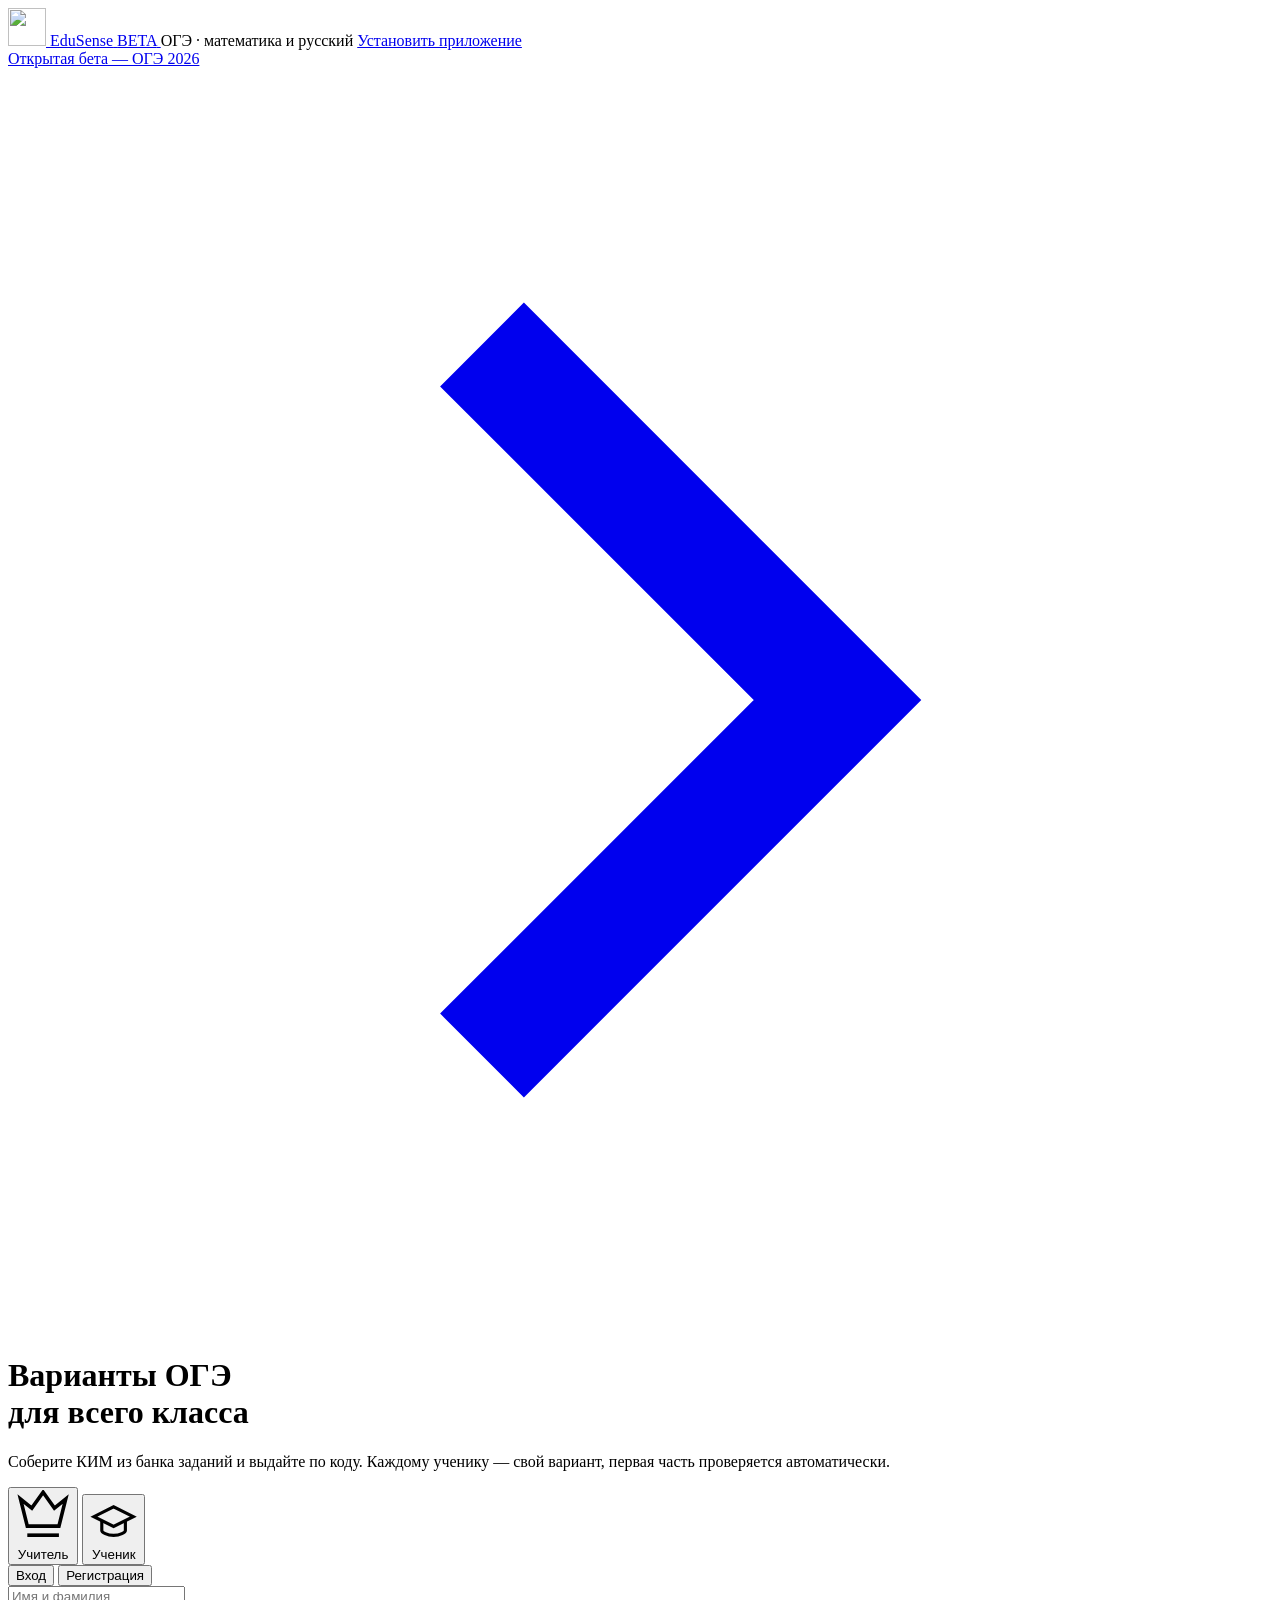
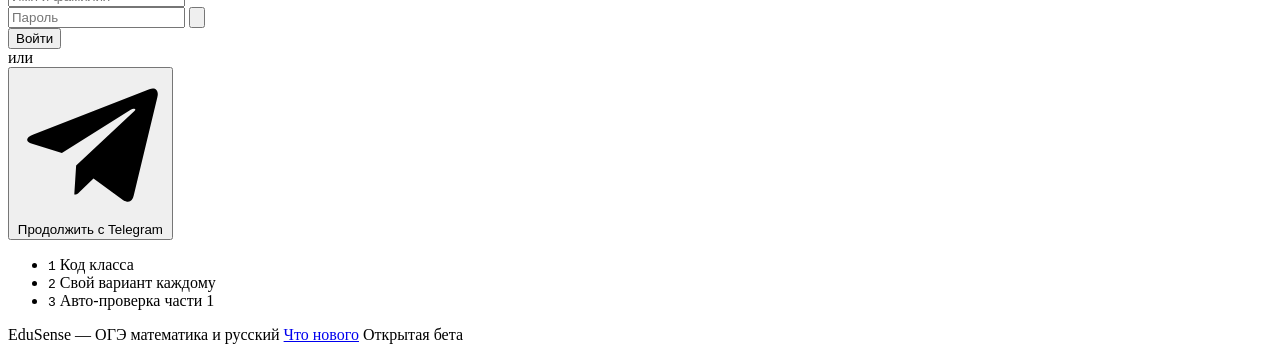
==== frontend/index.html @ c67aea3b "Restore real EduSense logo and add saved-account re-login on the auth screen. Co-authored-by: Cursor" ====
<!DOCTYPE html>
<html lang="ru">
<head>
  <meta charset="UTF-8" />
  <meta name="viewport" content="width=device-width, initial-scale=1.0, viewport-fit=cover" />
  <title>EduSense — ОГЭ математика и русский</title>
  <link rel="preconnect" href="https://fonts.googleapis.com" />
  <link rel="preconnect" href="https://fonts.gstatic.com" crossorigin />
  <link href="https://fonts.googleapis.com/css2?family=Plus+Jakarta+Sans:ital,wght@0,400;0,500;0,600;0,700;0,800&family=Inter:wght@400;500;600;700;800&family=JetBrains+Mono:wght@400;500;600;700&display=swap" rel="stylesheet" />
  <script>
    window.__edusenseBip = null;
    window.addEventListener("beforeinstallprompt", function (e) {
      e.preventDefault();
      window.__edusenseBip = e;
    });
  </script>
  <script src="https://telegram.org/js/telegram-web-app.js"></script>
  <link rel="stylesheet" href="/css/styles.css?v=166" />
  <link rel="stylesheet" href="/css/announce.css?v=160" />
  <link rel="stylesheet" href="/css/chrome.css?v=23" />
  <link rel="manifest" href="/manifest.json" />
  <link rel="icon" href="/assets/favicon.ico" sizes="any" />
  <link rel="icon" href="/assets/edusense-mark-192.png?v=8" type="image/png" />
  <link rel="apple-touch-icon" href="/assets/edusense-mark-180.png?v=8" />
  <meta name="theme-color" content="#0e1420" />
  <meta name="apple-mobile-web-app-capable" content="yes" />
  <meta name="apple-mobile-web-app-title" content="EduSense" />
</head>
<body>
  <div class="fx" aria-hidden="true">
    <div class="fx-glow fx-glow-tl"></div>
    <div class="fx-glow fx-glow-tr"></div>
    <div class="fx-glow fx-glow-card"></div>
    <div class="fx-horizon"></div>
    <div class="fx-grid3d">
      <div class="fx-grid3d-plane"></div>
    </div>
    <div class="fx-cursor"></div>
    <div class="fx-grain"></div>
    <div class="fx-vignette"></div>
  </div>

  <div id="toast-root"></div>
  <div id="announce-root"></div>
  <div id="pwa-install-root" hidden></div>

  <header class="nav">
    <a class="nav-brand es-logo" href="/" aria-label="EduSense">
      <span class="es-logo-mark" aria-hidden="true">
        <img src="/assets/edusense-mark-192.png?v=9" alt="" width="38" height="38" decoding="async"/>
      </span>
      <span class="es-logo-text">
        <span class="es-logo-name">EduSense</span>
        <span class="es-logo-beta">BETA</span>
      </span>
    </a>
    <span class="nav-meta">
      <span class="nav-status-dot"></span>
      ОГЭ · математика и русский
    </span>
    <a class="pwa-nav-btn" id="pwa-nav-btn" href="/install">Установить приложение</a>
  </header>

  <main class="hero">
    <a class="hero-pill" href="#auth" data-rise style="--d: 0ms">
      <span class="hero-pill-dot" aria-hidden="true"></span>
      Открытая бета — ОГЭ 2026
      <svg viewBox="0 0 16 16" fill="none" stroke="currentColor" stroke-width="1.5" aria-hidden="true">
        <path d="M6 3.5L10.5 8L6 12.5" />
      </svg>
    </a>

    <h1 class="hero-title" data-rise style="--d: 60ms">
      Варианты ОГЭ<br />для всего класса
    </h1>

    <p class="hero-lede" data-rise style="--d: 120ms">
      Соберите КИМ из банка заданий и выдайте по коду. Каждому ученику — свой вариант,
      первая часть проверяется автоматически.
    </p>

    <section class="card auth" id="auth" data-spotlight data-rise style="--d: 180ms">
      <div class="seg" role="group" aria-label="Выбор роли" data-role="teacher">
        <span class="seg-thumb" aria-hidden="true"></span>
        <button type="button" id="role-teacher" class="seg-item active" aria-pressed="true">
          <svg viewBox="0 0 24 24" fill="none" stroke="currentColor" stroke-width="1.6" aria-hidden="true">
            <path d="M2 4l3 12h14l3-12-5 4-5-7-5 7z" /><path d="M5 20h14" />
          </svg>
          Учитель
        </button>
        <button type="button" id="role-student" class="seg-item" aria-pressed="false">
          <svg viewBox="0 0 24 24" fill="none" stroke="currentColor" stroke-width="1.6" aria-hidden="true">
            <path d="M22 10L12 5 2 10l10 5 10-5z" /><path d="M6 12v5c0 1 2.7 2.5 6 2.5s6-1.5 6-2.5v-5" />
          </svg>
          Ученик
        </button>
      </div>

      <div class="auth-tabs" role="tablist">
        <button type="button" id="tab-login" class="auth-tab active" role="tab" aria-selected="true">Вход</button>
        <button type="button" id="tab-register" class="auth-tab" role="tab" aria-selected="false">Регистрация</button>
        <span id="tab-indicator" class="auth-tab-indicator" aria-hidden="true"></span>
      </div>

      <div id="saved-account" class="saved-account" hidden></div>

      <form id="auth-form" autocomplete="on">
        <div class="field">
          <input
            id="full-name"
            name="full_name"
            type="text"
            placeholder="Имя и фамилия"
            autocomplete="name"
            required
            minlength="2"
          />
        </div>

        <div class="field">
          <input
            id="password"
            name="password"
            type="password"
            placeholder="Пароль"
            autocomplete="current-password"
            required
            minlength="4"
          />
          <button type="button" id="toggle-pass" class="toggle-pass" aria-label="Показать пароль">
            <svg viewBox="0 0 24 24" fill="none" stroke="currentColor" stroke-width="1.7">
              <path d="M1 12s4-8 11-8 11 8 11 8-4 8-11 8-11-8-11-8z" />
              <circle cx="12" cy="12" r="3" />
            </svg>
          </button>
        </div>

        <button type="submit" id="launch-btn" class="btn btn-primary">
          <span id="launch-label">Войти</span>
        </button>
      </form>

      <div class="divider"><span>или</span></div>

      <button type="button" id="telegram-btn" class="btn btn-ghost">
        <svg viewBox="0 0 24 24" fill="currentColor" aria-hidden="true">
          <path d="M21.5 3.1L2.8 10.4c-1.3.5-1.3 1.2-.2 1.5l4.8 1.5 11.1-7c.5-.3 1-.1.6.2L9.7 15.4l-.3 4.7c.4 0 .6-.2.8-.4l2.3-2.2 4.8 3.5c.9.5 1.5.2 1.7-.8L22.8 4.4c.3-1.2-.4-1.7-1.3-1.3z" />
        </svg>
        Продолжить с Telegram
      </button>
    </section>

    <ul class="chips" data-rise style="--d: 260ms">
      <li><kbd>1</kbd> Код класса</li>
      <li><kbd>2</kbd> Свой вариант каждому</li>
      <li><kbd>3</kbd> Авто-проверка части 1</li>
    </ul>
  </main>

  <footer class="foot">
    <span>EduSense — ОГЭ математика и русский</span>
    <span class="foot-dot" aria-hidden="true"></span>
    <a href="/updates">Что нового</a>
    <span class="foot-dot" aria-hidden="true"></span>
    <span>Открытая бета</span>
  </footer>

  <script src="/js/page_transition.js?v=1"></script>
  <script src="/js/auth_session.js?v=5"></script>
  <script src="/js/telegram_webapp.js?v=124"></script>
  <script src="/js/announce.js?v=130"></script>
  <script src="/js/pwa.js?v=18"></script>
  <script src="/js/onboarding.js?v=152"></script>
  <script src="/js/ui.js?v=150"></script>
</body>
</html>
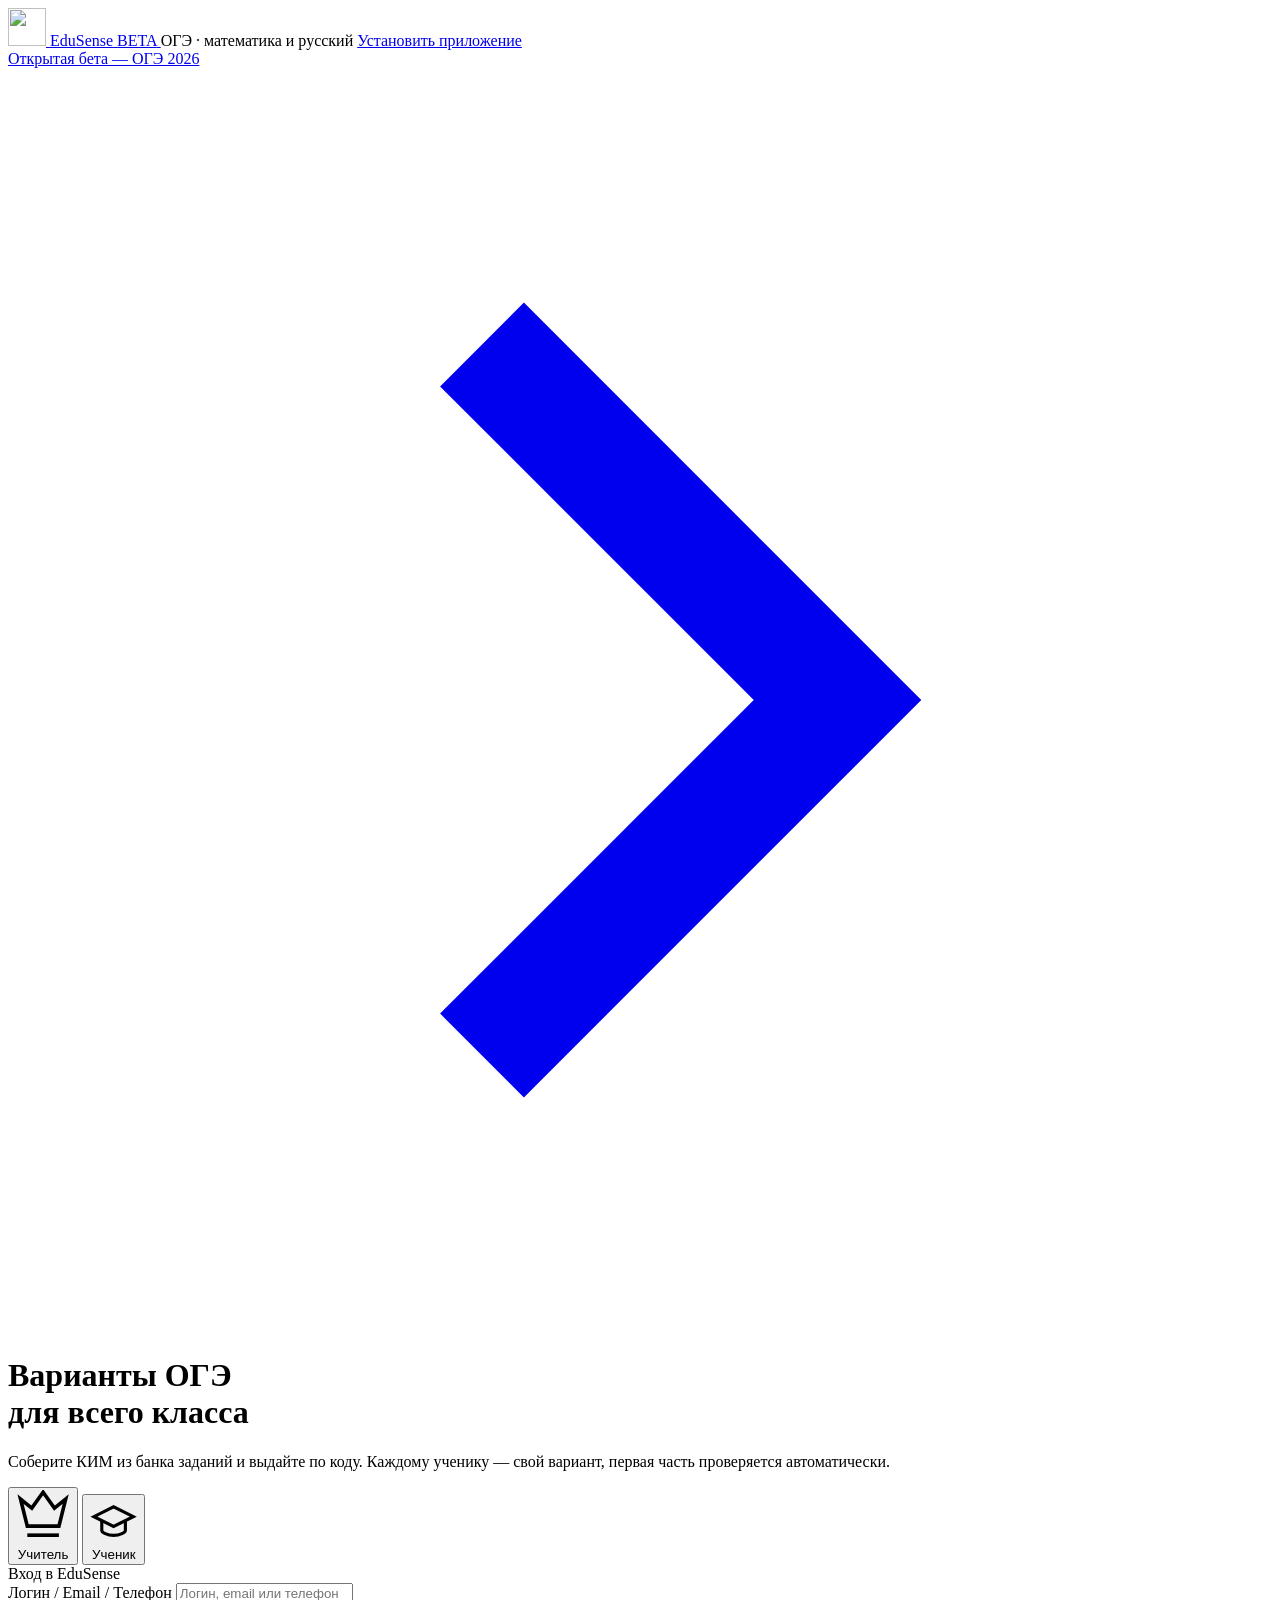
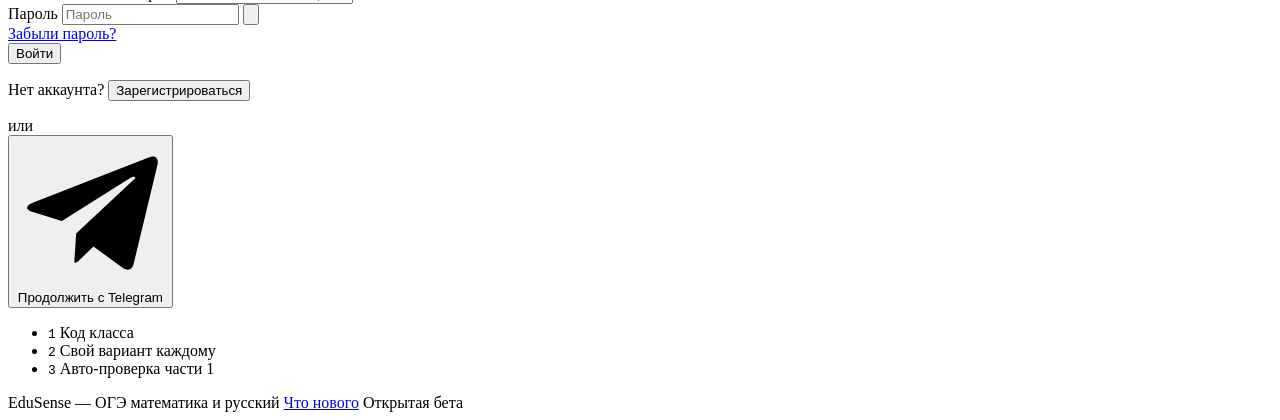
==== commit 55d9fac5: "EduSense v2: clean auth auto-login, live session badges, quiz autosave retry. Replace chaotic login " ====
--- a/frontend/index.html
+++ b/frontend/index.html
@@ -15,7 +15,7 @@
     });
   </script>
   <script src="https://telegram.org/js/telegram-web-app.js"></script>
-  <link rel="stylesheet" href="/css/styles.css?v=166" />
+  <link rel="stylesheet" href="/css/styles.css?v=170" />
   <link rel="stylesheet" href="/css/announce.css?v=160" />
   <link rel="stylesheet" href="/css/chrome.css?v=23" />
   <link rel="manifest" href="/manifest.json" />
@@ -96,28 +96,24 @@
         </button>
       </div>
 
-      <div class="auth-tabs" role="tablist">
-        <button type="button" id="tab-login" class="auth-tab active" role="tab" aria-selected="true">Вход</button>
-        <button type="button" id="tab-register" class="auth-tab" role="tab" aria-selected="false">Регистрация</button>
-        <span id="tab-indicator" class="auth-tab-indicator" aria-hidden="true"></span>
-      </div>
-
-      <div id="saved-account" class="saved-account" hidden></div>
+      <div id="auth-mode-label" class="auth-mode-label">Вход в EduSense</div>
 
       <form id="auth-form" autocomplete="on">
         <div class="field">
+          <label class="field-label" for="full-name">Логин / Email / Телефон</label>
           <input
             id="full-name"
             name="full_name"
             type="text"
-            placeholder="Имя и фамилия"
-            autocomplete="name"
+            placeholder="Логин, email или телефон"
+            autocomplete="username"
             required
             minlength="2"
           />
         </div>
 
         <div class="field">
+          <label class="field-label" for="password">Пароль</label>
           <input
             id="password"
             name="password"
@@ -135,10 +131,25 @@
           </button>
         </div>
 
+        <div class="auth-row">
+          <a href="#forgot" id="forgot-link" class="auth-link">Забыли пароль?</a>
+        </div>
+
         <button type="submit" id="launch-btn" class="btn btn-primary">
           <span id="launch-label">Войти</span>
         </button>
       </form>
+
+      <p class="auth-switch" id="auth-switch">
+        <span id="auth-switch-text">Нет аккаунта?</span>
+        <button type="button" id="auth-switch-btn" class="auth-link-btn">Зарегистрироваться</button>
+      </p>
+
+      <!-- hidden tabs for JS compatibility -->
+      <button type="button" id="tab-login" hidden aria-hidden="true"></button>
+      <button type="button" id="tab-register" hidden aria-hidden="true"></button>
+      <span id="tab-indicator" hidden aria-hidden="true"></span>
+      <div id="saved-account" hidden></div>
 
       <div class="divider"><span>или</span></div>
 
@@ -166,11 +177,11 @@
   </footer>
 
   <script src="/js/page_transition.js?v=1"></script>
-  <script src="/js/auth_session.js?v=5"></script>
+  <script src="/js/auth_session.js?v=6"></script>
   <script src="/js/telegram_webapp.js?v=124"></script>
   <script src="/js/announce.js?v=130"></script>
   <script src="/js/pwa.js?v=18"></script>
-  <script src="/js/onboarding.js?v=152"></script>
+  <script src="/js/onboarding.js?v=160"></script>
   <script src="/js/ui.js?v=150"></script>
 </body>
 </html>
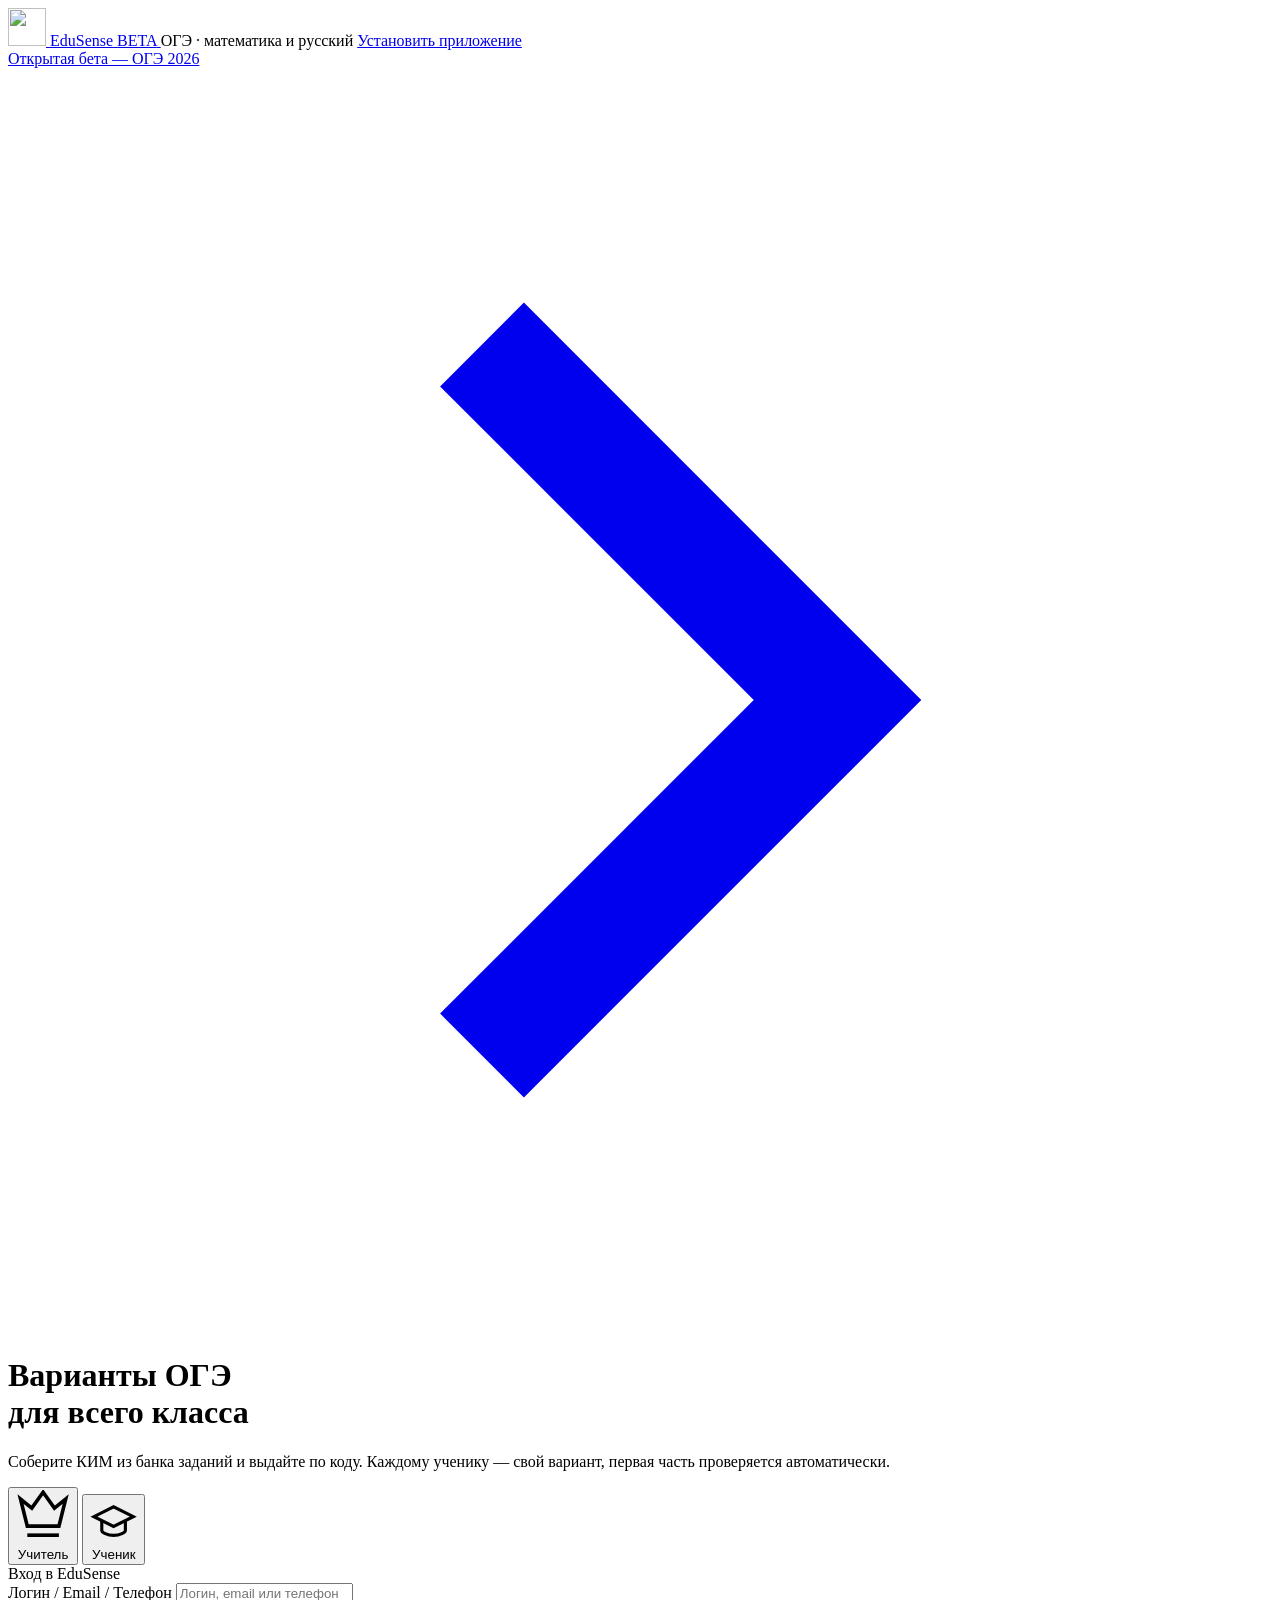
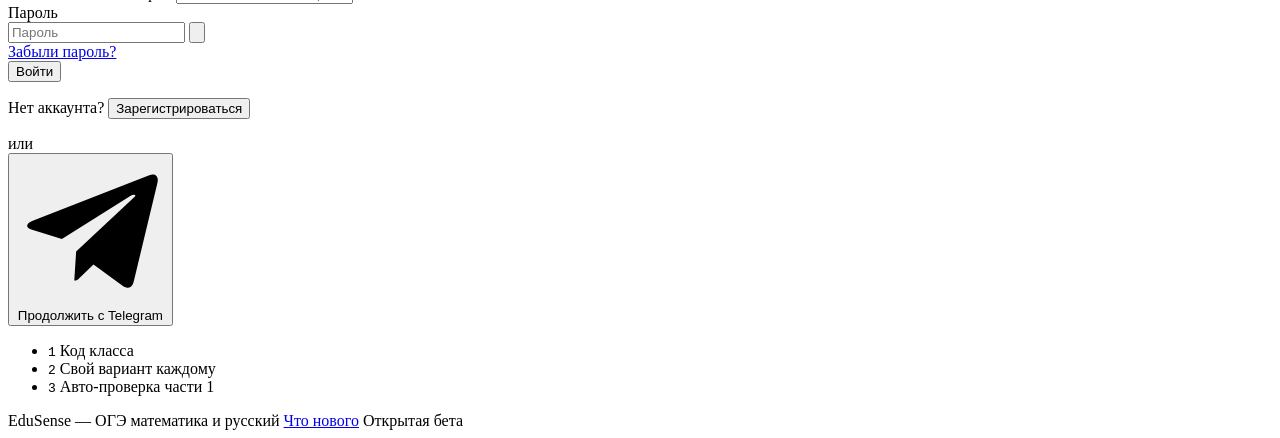
==== commit 0e184b22: "Switch UI to Manrope, center the login eye on the password field, and calm sidebar motion. Cyrillic " ====
--- a/frontend/index.html
+++ b/frontend/index.html
@@ -6,7 +6,7 @@
   <title>EduSense — ОГЭ математика и русский</title>
   <link rel="preconnect" href="https://fonts.googleapis.com" />
   <link rel="preconnect" href="https://fonts.gstatic.com" crossorigin />
-  <link href="https://fonts.googleapis.com/css2?family=Plus+Jakarta+Sans:ital,wght@0,400;0,500;0,600;0,700;0,800&family=Inter:wght@400;500;600;700;800&family=JetBrains+Mono:wght@400;500;600;700&display=swap" rel="stylesheet" />
+  <link href="https://fonts.googleapis.com/css2?family=Manrope:wght@400;500;600;700;800&family=JetBrains+Mono:wght@400;500;600;700&display=swap" rel="stylesheet" />
   <script>
     window.__edusenseBip = null;
     window.addEventListener("beforeinstallprompt", function (e) {
@@ -15,9 +15,9 @@
     });
   </script>
   <script src="https://telegram.org/js/telegram-web-app.js"></script>
-  <link rel="stylesheet" href="/css/styles.css?v=170" />
+  <link rel="stylesheet" href="/css/styles.css?v=172" />
   <link rel="stylesheet" href="/css/announce.css?v=160" />
-  <link rel="stylesheet" href="/css/chrome.css?v=23" />
+  <link rel="stylesheet" href="/css/chrome.css?v=25" />
   <link rel="manifest" href="/manifest.json" />
   <link rel="icon" href="/assets/favicon.ico" sizes="any" />
   <link rel="icon" href="/assets/edusense-mark-192.png?v=8" type="image/png" />
@@ -114,21 +114,23 @@
 
         <div class="field">
           <label class="field-label" for="password">Пароль</label>
-          <input
-            id="password"
-            name="password"
-            type="password"
-            placeholder="Пароль"
-            autocomplete="current-password"
-            required
-            minlength="4"
-          />
-          <button type="button" id="toggle-pass" class="toggle-pass" aria-label="Показать пароль">
-            <svg viewBox="0 0 24 24" fill="none" stroke="currentColor" stroke-width="1.7">
-              <path d="M1 12s4-8 11-8 11 8 11 8-4 8-11 8-11-8-11-8z" />
-              <circle cx="12" cy="12" r="3" />
-            </svg>
-          </button>
+          <div class="field-control">
+            <input
+              id="password"
+              name="password"
+              type="password"
+              placeholder="Пароль"
+              autocomplete="current-password"
+              required
+              minlength="4"
+            />
+            <button type="button" id="toggle-pass" class="toggle-pass" aria-label="Показать пароль">
+              <svg viewBox="0 0 24 24" fill="none" stroke="currentColor" stroke-width="1.8" stroke-linecap="round" stroke-linejoin="round" aria-hidden="true">
+                <path d="M2 12s3.5-7 10-7 10 7 10 7-3.5 7-10 7S2 12 2 12Z" />
+                <circle cx="12" cy="12" r="3" />
+              </svg>
+            </button>
+          </div>
         </div>
 
         <div class="auth-row">
@@ -177,11 +179,11 @@
   </footer>
 
   <script src="/js/page_transition.js?v=1"></script>
-  <script src="/js/auth_session.js?v=6"></script>
+  <script src="/js/auth_session.js?v=7"></script>
   <script src="/js/telegram_webapp.js?v=124"></script>
   <script src="/js/announce.js?v=130"></script>
   <script src="/js/pwa.js?v=18"></script>
-  <script src="/js/onboarding.js?v=160"></script>
+  <script src="/js/onboarding.js?v=161"></script>
   <script src="/js/ui.js?v=150"></script>
 </body>
 </html>
